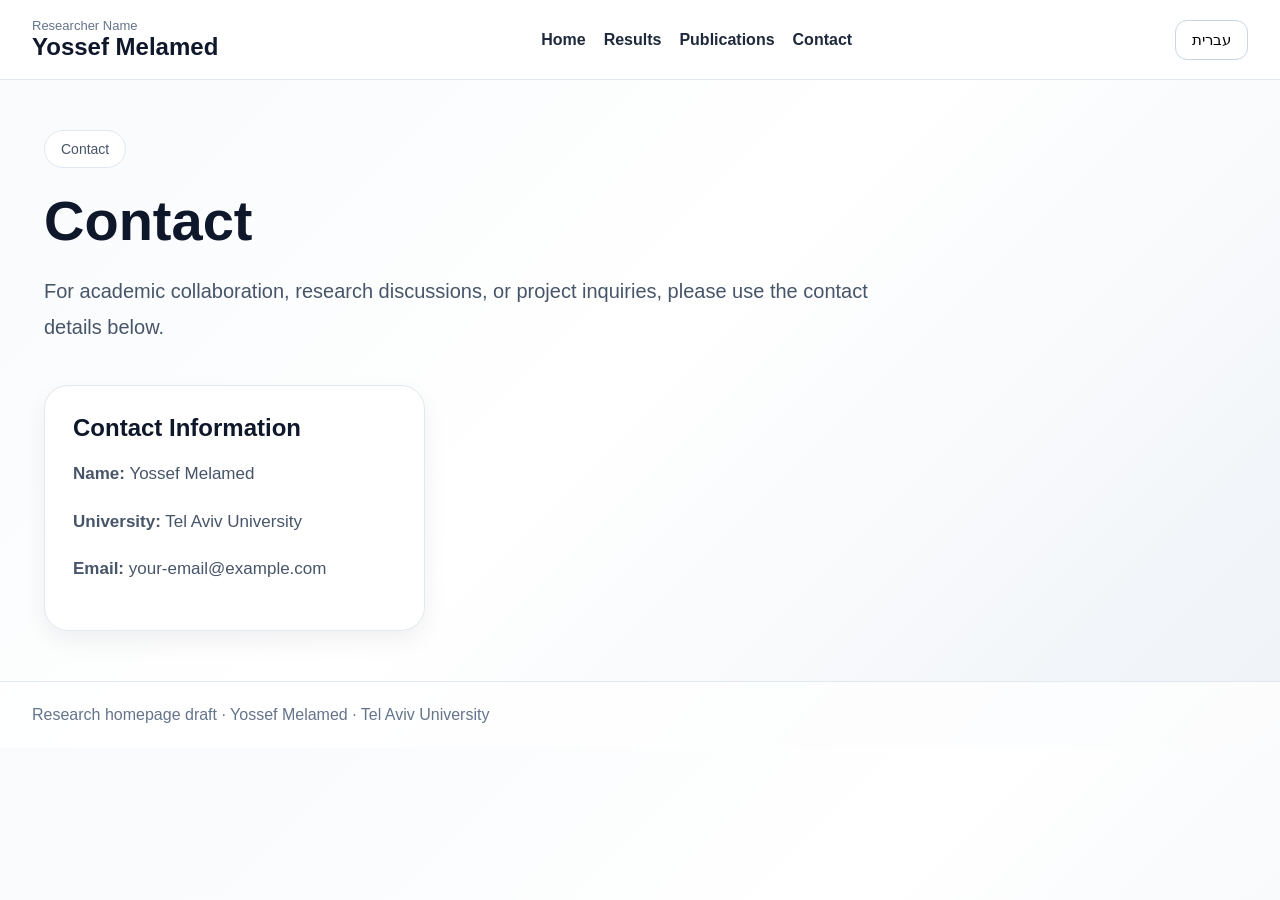
==== contact.html @ 5d963c10 "Add files via upload" ====
<!DOCTYPE html>
<html lang="en" id="htmlRoot">
<head>
  <meta charset="UTF-8" />
  <meta name="viewport" content="width=device-width, initial-scale=1.0" />
  <title>Contact | Yossef Melamed</title>
  <link rel="stylesheet" href="style.css" />
</head>
<body>
  <header class="topbar">
    <div class="brand">
      <div class="small-label" id="researcherLabel">Researcher Name</div>
      <div class="name" id="researcherName">Yossef Melamed</div>
    </div>

    <nav class="nav">
      <a href="index.html" id="navHome">Home</a>
      <a href="results.html" id="navResults">Results</a>
      <a href="publications.html" id="navPublications">Publications</a>
      <a href="contact.html" id="navContact">Contact</a>
    </nav>

    <button id="langToggle">עברית</button>
  </header>

  <main class="container">
    <section class="page-hero">
      <div class="badge" id="contactBadge">Contact</div>
      <h1 id="contactTitle">Contact</h1>
      <p id="contactSubtitle">
        For academic collaboration, research discussions, or project inquiries, please use the contact details below.
      </p>
    </section>

    <section class="cards">
      <div class="card">
        <h3 id="contactCardTitle">Contact Information</h3>
        <p><strong id="contactNameLabel">Name:</strong> <span id="contactNameValue">Yossef Melamed</span></p>
        <p><strong id="contactUniLabel">University:</strong> <span id="contactUniValue">Tel Aviv University</span></p>
        <p><strong>Email:</strong> your-email@example.com</p>
      </div>
    </section>
  </main>

  <footer class="footer" id="footer">
    Research homepage draft · Yossef Melamed · Tel Aviv University
  </footer>

  <script src="script.js"></script>
</body>
</html>
---- style.css ----
* {
  box-sizing: border-box;
}

html {
  scroll-behavior: smooth;
}

body {
  margin: 0;
  font-family: Arial, sans-serif;
  background: linear-gradient(135deg, #f8fafc, #ffffff, #eef2f7);
  color: #0f172a;
}

.topbar {
  position: sticky;
  top: 0;
  z-index: 20;
  background: rgba(255,255,255,0.92);
  backdrop-filter: blur(8px);
  border-bottom: 1px solid #e2e8f0;
  display: flex;
  justify-content: space-between;
  align-items: center;
  gap: 20px;
  padding: 18px 32px;
  flex-wrap: wrap;
}

.small-label {
  font-size: 13px;
  color: #64748b;
}

.name {
  font-size: 24px;
  font-weight: bold;
}

.nav {
  display: flex;
  gap: 18px;
  flex-wrap: wrap;
}

.nav a {
  text-decoration: none;
  color: #1e293b;
  font-weight: 600;
}

.nav a:hover {
  color: #2563eb;
}

#langToggle {
  border: 1px solid #cbd5e1;
  background: white;
  padding: 10px 16px;
  border-radius: 12px;
  cursor: pointer;
  font-size: 15px;
}

.container {
  max-width: 1240px;
  margin: 0 auto;
  padding: 50px 24px;
}

.hero {
  display: grid;
  grid-template-columns: 1.5fr 0.8fr;
  gap: 30px;
  align-items: center;
  margin-bottom: 60px;
}

.page-hero {
  margin-bottom: 40px;
}

.badge {
  display: inline-block;
  padding: 10px 16px;
  border: 1px solid #e2e8f0;
  border-radius: 999px;
  background: white;
  color: #475569;
  font-size: 14px;
  margin-bottom: 20px;
}

.hero h1,
.page-hero h1 {
  font-size: 56px;
  margin: 0 0 20px 0;
}

.hero p,
.page-hero p {
  font-size: 20px;
  line-height: 1.8;
  color: #475569;
  max-width: 850px;
}

.hero-actions {
  display: flex;
  gap: 16px;
  margin-top: 28px;
  flex-wrap: wrap;
}

.primary-btn,
.secondary-btn {
  text-decoration: none;
  padding: 12px 18px;
  border-radius: 14px;
  font-weight: 700;
  display: inline-block;
}

.primary-btn {
  background: #0f172a;
  color: white;
}

.secondary-btn {
  border: 1px solid #cbd5e1;
  color: #0f172a;
  background: white;
}

.small-btn {
  margin-top: 14px;
}

.profile-card,
.card {
  background: white;
  border-radius: 24px;
  padding: 28px;
  box-shadow: 0 10px 24px rgba(15, 23, 42, 0.06);
  border: 1px solid #e2e8f0;
}

.profile-label {
  font-size: 13px;
  letter-spacing: 2px;
  color: #64748b;
  text-transform: uppercase;
}

.profile-name {
  margin-top: 14px;
  font-size: 30px;
  font-weight: bold;
}

.profile-university {
  margin-top: 10px;
  font-size: 18px;
  color: #475569;
}

.topics h2 {
  font-size: 36px;
  margin-bottom: 24px;
}

.cards {
  display: grid;
  grid-template-columns: repeat(3, 1fr);
  gap: 24px;
}

.card h3 {
  margin-top: 0;
  font-size: 24px;
  margin-bottom: 14px;
}

.card p {
  font-size: 17px;
  line-height: 1.8;
  color: #475569;
}

.clickable-card {
  text-decoration: none;
  color: inherit;
  display: block;
  cursor: pointer;
  transition: transform 0.2s ease, box-shadow 0.2s ease, border-color 0.2s ease;
}

.clickable-card:hover {
  transform: translateY(-8px);
  box-shadow: 0 18px 36px rgba(15, 23, 42, 0.12);
  border-color: #94a3b8;
}

.clickable-card:active {
  transform: translateY(-3px);
}

.footer {
  border-top: 1px solid #e2e8f0;
  padding: 24px 32px;
  color: #64748b;
  background: rgba(255,255,255,0.8);
}

@media (max-width: 1100px) {
  .cards {
    grid-template-columns: repeat(2, 1fr);
  }
}

@media (max-width: 900px) {
  .hero {
    grid-template-columns: 1fr;
  }

  .cards {
    grid-template-columns: 1fr;
  }

  .hero h1,
  .page-hero h1 {
    font-size: 40px;
  }

  .topbar {
    padding: 16px 20px;
  }

  .container {
    padding: 36px 18px;
  }
}
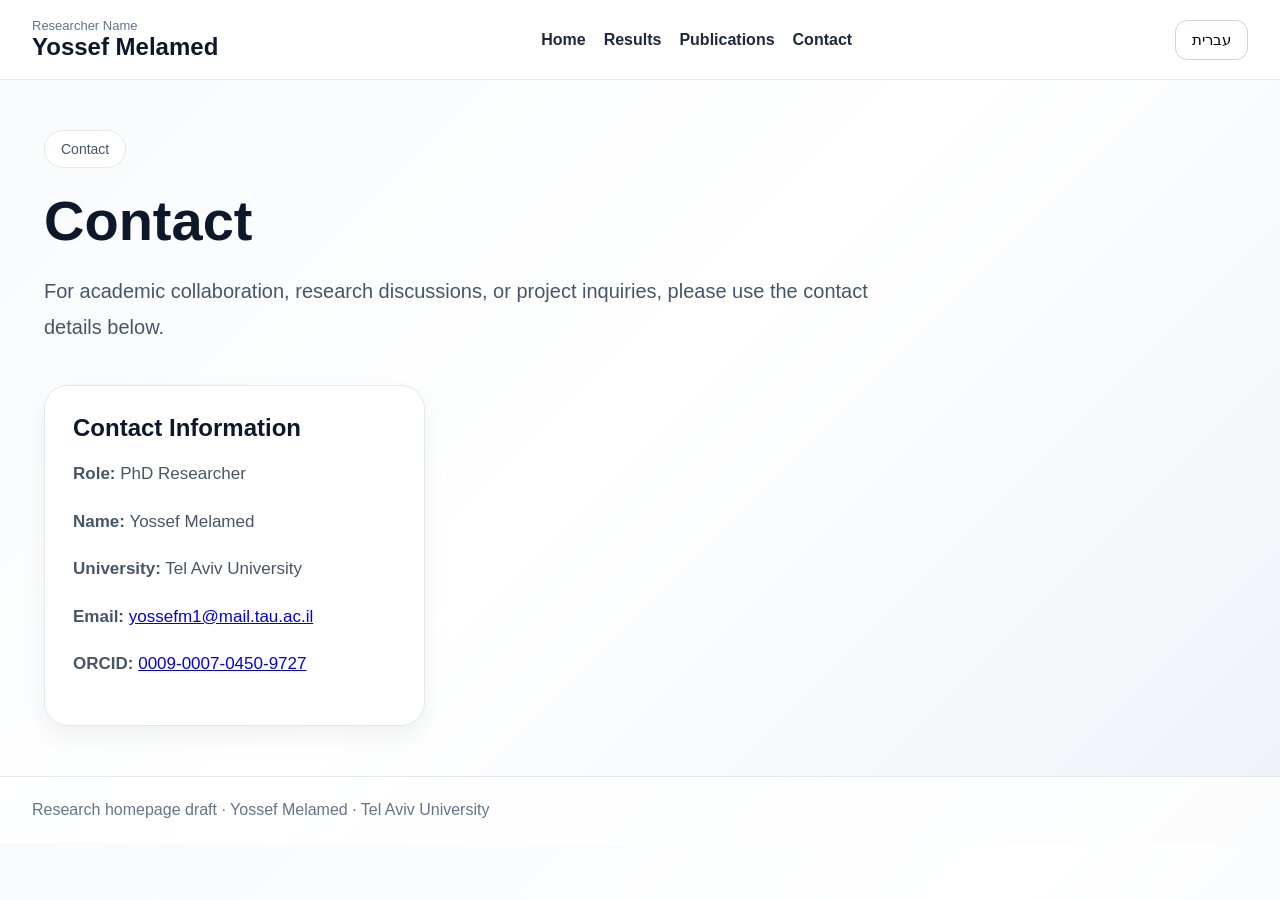
==== commit 90893577: "Add files via upload" ====
--- a/contact.html
+++ b/contact.html
@@ -35,9 +35,11 @@
     <section class="cards">
       <div class="card">
         <h3 id="contactCardTitle">Contact Information</h3>
+        <p><strong id="contactRoleLabel">Role:</strong> <span id="contactRoleValue">PhD Researcher</span></p>
         <p><strong id="contactNameLabel">Name:</strong> <span id="contactNameValue">Yossef Melamed</span></p>
         <p><strong id="contactUniLabel">University:</strong> <span id="contactUniValue">Tel Aviv University</span></p>
-        <p><strong>Email:</strong> your-email@example.com</p>
+        <p><strong>Email:</strong> <a href="mailto:yossefm1@mail.tau.ac.il">yossefm1@mail.tau.ac.il</a></p>
+        <p><strong>ORCID:</strong> <a href="https://orcid.org/0009-0007-0450-9727" target="_blank" rel="noopener noreferrer">0009-0007-0450-9727</a></p>
       </div>
     </section>
   </main>
--- a/style.css
+++ b/style.css
@@ -213,6 +213,25 @@
   background: rgba(255,255,255,0.8);
 }
 
+.pub-meta {
+  font-size: 15px;
+  color: #64748b;
+  margin: 4px 0 0 0;
+  line-height: 1.6;
+}
+
+.disabled-btn {
+  display: inline-block;
+  padding: 12px 18px;
+  border-radius: 14px;
+  font-weight: 700;
+  background: #f1f5f9;
+  color: #94a3b8;
+  border: 1px solid #e2e8f0;
+  cursor: not-allowed;
+  font-size: 15px;
+}
+
 @media (max-width: 1100px) {
   .cards {
     grid-template-columns: repeat(2, 1fr);
